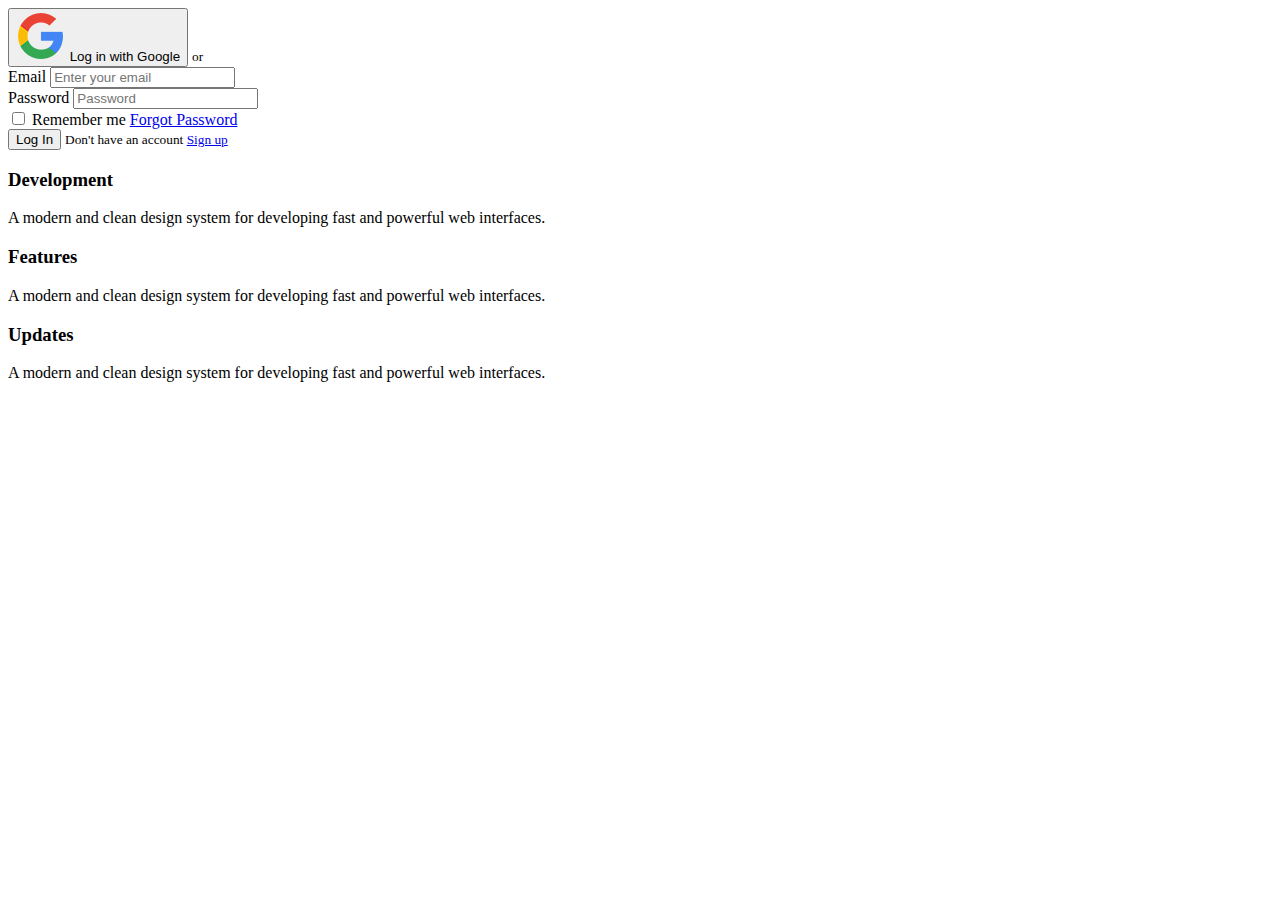
==== 2_login/index.html @ 6669af95 "Edited index" ====
<!DOCTYPE html>
<html lang="en">
<head>
    <meta charset="UTF-8">
    <meta name="viewport" content="width=device-width, initial-scale=1.0">
    <link rel="stylesheet" href="https://use.fontawesome.com/releases/v5.15.1/css/all.css" integrity="sha384-vp86vTRFVJgpjF9jiIGPEEqYqlDwgyBgEF109VFjmqGmIY/Y4HV4d3Gp2irVfcrp" crossorigin="anonymous">
    <link rel="stylesheet" href="style.css">
    <title>Login</title>
</head>
<body>
    <div class="container">
        <form>
            <button class="btn btn-ghost">
                <img src="./images/google.png" alt="">
                Log in with Google
            </button>

            <small>or</small>

            <div class="form-control">
                <label for="email">Email</label>
                <input type="email" id="email" placeholder="Enter your email">
            </div>

            <div class="form-control">
                <label for="password">Password</label>
                <input type="password" id="password" placeholder="Password">
            </div>

            <div class="checkbox-container">
                <input type="checkbox" id="remember">
                <label for="remember">Remember me</label>

                <a href="#">Forgot Password</a>
            </div>

            <button class="btn">Log In</button>

            <small>Don't have an account <a href="#">Sign up</a></small>
        </form>

        <div class="features">
            <div class="feature">
                <i class="fas fa-code"></i>
                <h3>Development</h3>
                <p>A modern and clean design system for developing fast and powerful 
                    web interfaces.</p>
            </div>
            <div class="feature">
            <i class="fas fa-gift"></i>
            <h3>Features</h3>
            <p>A modern and clean design system for developing fast and powerful 
                web interfaces. </p>
        </div>
        <div class="feature">
            <i class="class fas fa-edit"></i>
            <h3>Updates</h3>
            <p>A modern and clean design system for developing fast and powerful 
                web interfaces.</p>
            </div>
        </div>
    </div>
</body>
</html>
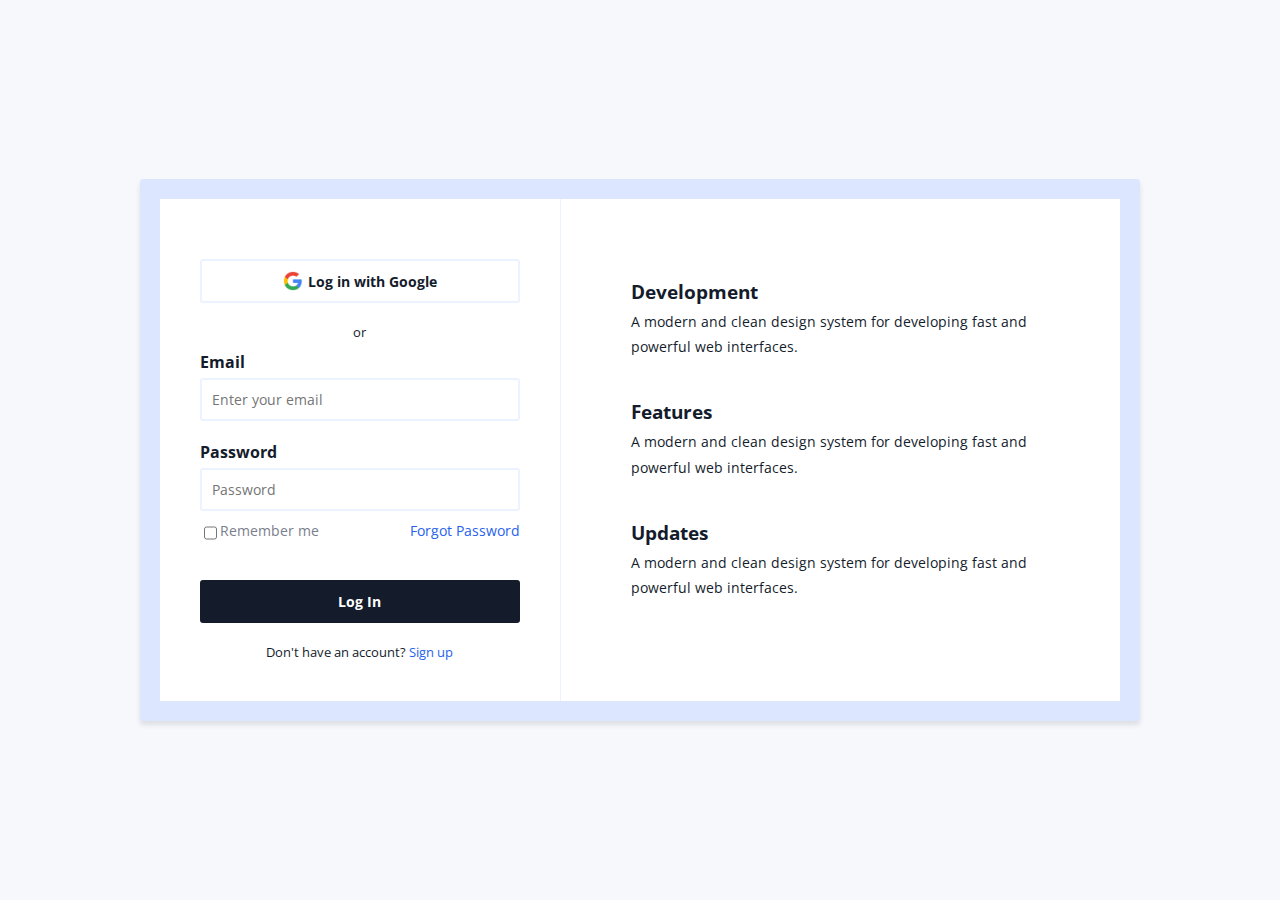
==== commit 098ba1a1: "Corrections" ====
--- a/2_login/index.html
+++ b/2_login/index.html
@@ -36,7 +36,7 @@
 
             <button class="btn">Log In</button>
 
-            <small>Don't have an account <a href="#">Sign up</a></small>
+            <small>Don't have an account? <a href="#">Sign up</a></small>
         </form>
 
         <div class="features">
--- a/2_login/style.css
+++ b/2_login/style.css
@@ -0,0 +1,144 @@
+@import url('https://fonts.googleapis.com/css2?family=Open+Sans:wght@400;600&display=swap');
+
+* {
+  box-sizing: border-box;
+}
+
+body {
+  display: flex;
+  align-items: center;
+  justify-content: center;
+  height: 100vh;
+  background-color: #f7f8fc;
+  color: #141c2c;
+  font-family: 'Open Sans', sans-serif;
+  margin: 0;
+}
+
+a {
+  color: #2762eb;
+  text-decoration: none;
+}
+
+.container {
+  background-color: #fff;
+  border-radius: 3px;
+  border: 20px solid #dce7ff;
+  width: 1000px;
+  box-shadow: 0 4px 5px rgba(0, 0, 0, 0.1);
+  display: flex;
+}
+
+form {
+  border-right: 1px solid #ecf2ff;
+  display: flex;
+  flex-direction: column;
+  align-items: center;
+  justify-content: center;
+  padding: 40px;
+  flex: 1;
+}
+
+.form-control {
+  margin: 10px 0;
+  width: 100%;
+}
+
+label {
+  display: inline-block;
+  font-weight: bold;
+  margin-bottom: 5px;
+}
+
+input:not([type='checkbox']) {
+  background-color: transparent;
+  border: 2px solid #ecf2ff;
+  border-radius: 3px;
+  font-family: inherit;
+  font-size: 14px;
+  padding: 10px;
+  width: 100%;
+}
+
+.checkbox-container {
+  display: flex;
+  justify-content: space-between;
+  font-size: 14px;
+  margin-bottom: 15px;
+  width: 100%;
+}
+
+.checkbox-container a {
+  margin-left: auto;
+}
+
+.checkbox-container label {
+  color: #7a7e8c;
+  font-weight: normal;
+}
+
+.btn {
+  cursor: pointer;
+  background-color: #141c2c;
+  border: 2px solid #141c2c;
+  border-radius: 3px;
+  color: #fff;
+  display: flex;
+  align-items: center;
+  justify-content: center;
+  font-family: inherit;
+  font-weight: bold;
+  font-size: 14px;
+  padding: 10px;
+  margin: 20px 0;
+  width: 100%;
+}
+
+.btn-ghost {
+  background-color: transparent;
+  border-color: #ecf2ff;
+  color: #141c2c;
+}
+
+.btn img {
+  margin-right: 5px;
+  width: 20px;
+}
+
+.features {
+  flex: 1.5;
+  padding: 40px;
+}
+
+.feature {
+  position: relative;
+  padding-left: 30px;
+  margin: 40px 0;
+}
+
+.feature i {
+  color: #2762eb;
+  position: absolute;
+  top: 5px;
+  left: 0;
+}
+
+.feature h3 {
+  margin: 0;
+}
+
+.feature p {
+  font-size: 14px;
+  line-height: 1.8;
+  margin: 5px 0;
+}
+
+@media (max-width: 768px) {
+  .container {
+    flex-direction: column;
+  }
+
+  form {
+    border-right: 0;
+  }
+}
